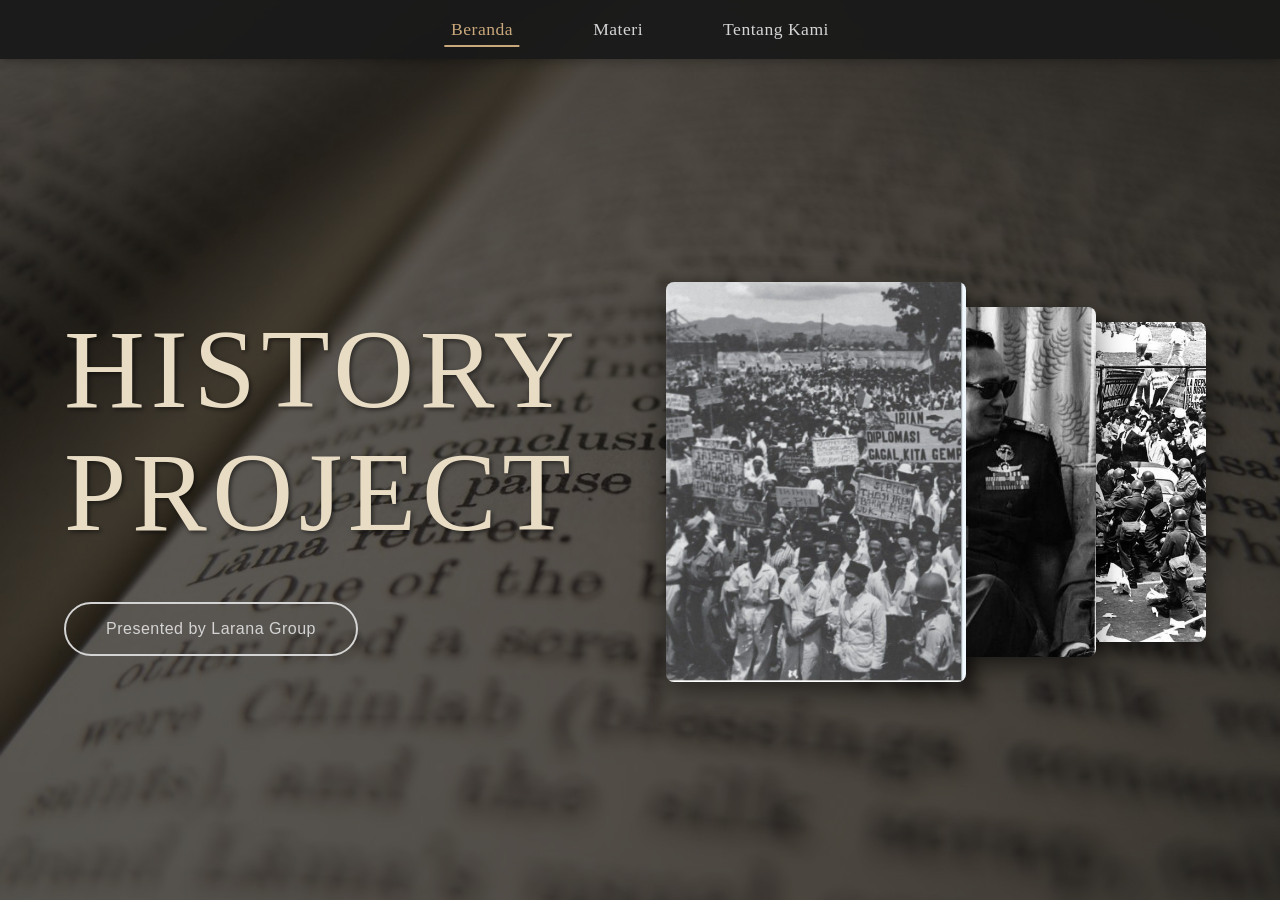
==== index.html @ b7ce3276 "first commit" ====
<!DOCTYPE html>
<html lang="id">
<head>
    <meta charset="UTF-8">
    <meta name="viewport" content="width=device-width, initial-scale=1.0">
    <title>History Project - Beranda</title>
    <link rel="stylesheet" href="css/base.css">
    <link rel="stylesheet" href="css/navbar.css">
    <link rel="stylesheet" href="css/home.css">
</head>
<body>
    <nav class="navbar">
        <div class="nav-container">
            <ul class="nav-menu">
                <li><a href="index.html" class="nav-link active">Beranda</a></li>
                <li><a href="materi.html" class="nav-link">Materi</a></li>
                <li><a href="tentang.html" class="nav-link">Tentang Kami</a></li>
            </ul>
        </div>
    </nav>

    <main class="hero-section">
        <div class="background-overlay"></div>
        
        <div class="content-left">
            <h1 class="title">HISTORY<br>PROJECT</h1>
            <button class="presented-btn">Presented by Larana Group</button>
        </div>

        <div class="image-gallery">
            <div class="image-card card-1">
                <img src="demo.png" alt="Historical Image 1">
            </div>
            <div class="image-card card-2">
                <img src="soeharto.png" alt="Historical Image 2">
            </div>
            <div class="image-card card-3">
                <img src="kerusuhan.png" alt="Historical Image 3">
            </div>
        </div>
    </main>

    <script src="script.js"></script>
</body>
</html>
---- css/base.css ----
/* Base Styles */
* {
    margin: 0;
    padding: 0;
    box-sizing: border-box;
}

body {
    font-family: 'Georgia', serif;
    background-color: #2a2a2a;
    background-image: url('../bg.png');
    background-size: cover;
    background-position: center;
    background-attachment: fixed;
    background-repeat: no-repeat;
    color: #f5f5f5;
    overflow-x: hidden;
    scroll-behavior: smooth;
}

/* Animations */
@keyframes fadeInUp {
    to {
        opacity: 1;
        transform: translateY(0);
    }
}
---- css/navbar.css ----
/* Navbar Styles */
.navbar {
    position: fixed;
    top: 0;
    width: 100%;
    background-color: rgba(26, 26, 26, 0.95);
    backdrop-filter: blur(10px);
    padding: 1.2rem 0;
    z-index: 1000;
    box-shadow: 0 2px 10px rgba(0, 0, 0, 0.3);
}

.nav-container {
    max-width: 1200px;
    margin: 0 auto;
    padding: 0 2rem;
}

.nav-menu {
    display: flex;
    justify-content: center;
    gap: 3rem;
    list-style: none;
}

.nav-link {
    color: #d4d4d4;
    text-decoration: none;
    font-size: 1.1rem;
    font-weight: 500;
    letter-spacing: 0.5px;
    padding: 0.5rem 1rem;
    transition: all 0.3s ease;
    position: relative;
}

.nav-link::after {
    content: '';
    position: absolute;
    bottom: 0;
    left: 50%;
    transform: translateX(-50%);
    width: 0;
    height: 2px;
    background-color: #c9a87c;
    transition: width 0.3s ease;
}

.nav-link:hover,
.nav-link.active {
    color: #c9a87c;
}

.nav-link:hover::after,
.nav-link.active::after {
    width: 80%;
}

/* Responsive Navbar */
@media (max-width: 1024px) {
    .nav-menu {
        gap: 2rem;
    }
}

@media (max-width: 768px) {
    .nav-menu {
        gap: 1.5rem;
    }

    .nav-link {
        font-size: 1rem;
    }
}
---- css/home.css ----
/* Hero Section */
.hero-section {
    min-height: 100vh;
    display: flex;
    align-items: center;
    justify-content: space-between;
    padding: 6rem 4rem 2rem;
    max-width: 1400px;
    margin: 0 auto;
    position: relative;
}

.background-overlay {
    position: fixed;
    top: 0;
    left: 0;
    width: 100%;
    height: 100%;
    background-color: rgba(26, 26, 26, 0.7);
    z-index: -1;
}

.content-left {
    flex: 1;
    z-index: 10;
}

.title {
    font-size: 7rem;
    font-weight: 300;
    letter-spacing: 0.05em;
    line-height: 1.1;
    color: #e8dcc4;
    margin-bottom: 3rem;
    text-shadow: 2px 2px 4px rgba(0, 0, 0, 0.5);
}

.presented-btn {
    background-color: transparent;
    color: #d4d4d4;
    border: 2px solid #d4d4d4;
    padding: 1rem 2.5rem;
    font-size: 1rem;
    border-radius: 50px;
    cursor: pointer;
    transition: all 0.3s ease;
    letter-spacing: 0.5px;
}

.presented-btn:hover {
    background-color: #c9a87c;
    border-color: #c9a87c;
    color: #1a1a1a;
    transform: translateY(-2px);
    box-shadow: 0 5px 15px rgba(0, 0, 0, 0.5);
}

/* Image Gallery with Interactive Cards */
.image-gallery {
    flex: 1;
    position: relative;
    height: 500px;
    display: flex;
    align-items: center;
    justify-content: center;
}

.image-card {
    position: absolute;
    transition: all 0.4s cubic-bezier(0.4, 0, 0.2, 1);
    cursor: pointer;
    border-radius: 8px;
    overflow: hidden;
    box-shadow: 0 10px 30px rgba(0, 0, 0, 0.5);
}

.image-card img {
    width: 100%;
    height: 100%;
    object-fit: cover;
    display: block;
}

/* Default Overlapping Positions */
.card-1 {
    width: 300px;
    height: 400px;
    right: 250px;
    z-index: 3;
}

.card-2 {
    width: 300px;
    height: 350px;
    right: 120px;
    z-index: 2;
}

.card-3 {
    width: 300px;
    height: 320px;
    right: 10px;
    z-index: 1;
}

/* Hover Effects - Cards Rise and Separate */
.image-card:hover {
    transform: translateY(-30px) scale(1.05);
    z-index: 10 !important;
    box-shadow: 0 20px 50px rgba(0, 0, 0, 0.7);
}

.image-gallery:hover .card-1:not(:hover) {
    transform: translateX(-20px);
}

.image-gallery:hover .card-2:not(:hover) {
    transform: translateX(0);
}

.image-gallery:hover .card-3:not(:hover) {
    transform: translateX(20px);
}

/* Responsive Design */
@media (max-width: 1024px) {
    .hero-section {
        flex-direction: column;
        text-align: center;
        padding: 6rem 2rem 2rem;
    }

    .title {
        font-size: 5rem;
    }

    .image-gallery {
        margin-top: 3rem;
    }
}

@media (max-width: 768px) {
    .title {
        font-size: 3.5rem;
    }

    .card-1 {
        width: 240px;
        height: 320px;
        right: 180px;
    }

    .card-2 {
        width: 240px;
        height: 280px;
        right: 90px;
    }

    .card-3 {
        width: 240px;
        height: 250px;
        right: 10px;
    }
}
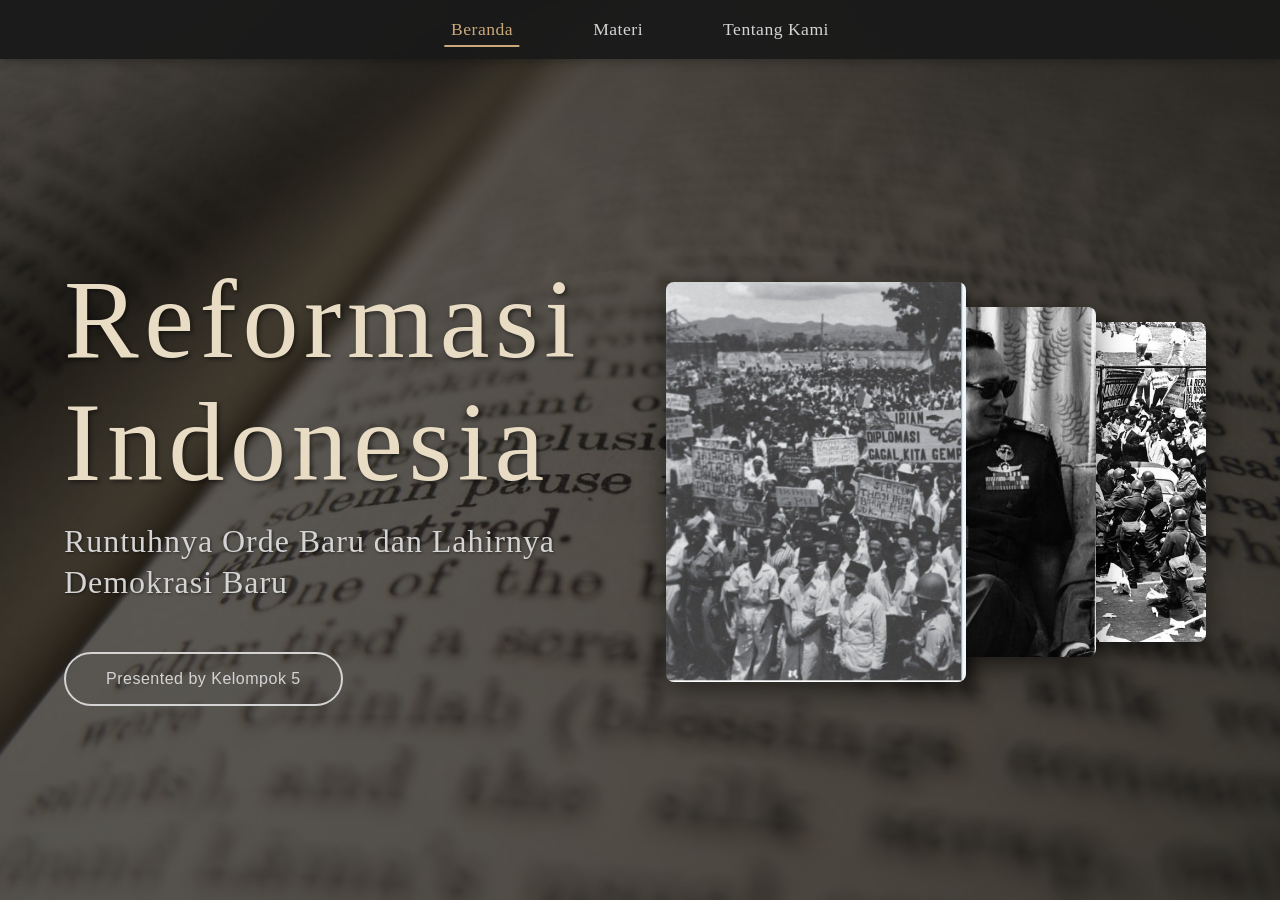
==== commit 3180eda3: "Update layout materi dengan overlay style dan perbaikan home page" ====
--- a/index.html
+++ b/index.html
@@ -23,8 +23,9 @@
         <div class="background-overlay"></div>
         
         <div class="content-left">
-            <h1 class="title">HISTORY<br>PROJECT</h1>
-            <button class="presented-btn">Presented by Larana Group</button>
+            <h1 class="title">Reformasi Indonesia</h1>
+            <h2 class="subtitle">Runtuhnya Orde Baru dan Lahirnya Demokrasi Baru</h2>
+            <button class="presented-btn">Presented by Kelompok 5</button>
         </div>
 
         <div class="image-gallery">
--- a/css/home.css
+++ b/css/home.css
@@ -31,8 +31,18 @@
     letter-spacing: 0.05em;
     line-height: 1.1;
     color: #e8dcc4;
+    margin-bottom: 1rem;
+    text-shadow: 2px 2px 4px rgba(0, 0, 0, 0.5);
+}
+
+.subtitle {
+    font-size: 2rem;
+    font-weight: 300;
+    letter-spacing: 0.03em;
+    line-height: 1.3;
+    color: #d4d4d4;
     margin-bottom: 3rem;
-    text-shadow: 2px 2px 4px rgba(0, 0, 0, 0.5);
+    text-shadow: 1px 1px 3px rgba(0, 0, 0, 0.5);
 }
 
 .presented-btn {
@@ -134,6 +144,10 @@
         font-size: 5rem;
     }
 
+    .subtitle {
+        font-size: 1.5rem;
+    }
+
     .image-gallery {
         margin-top: 3rem;
     }
@@ -142,6 +156,10 @@
 @media (max-width: 768px) {
     .title {
         font-size: 3.5rem;
+    }
+
+    .subtitle {
+        font-size: 1.2rem;
     }
 
     .card-1 {
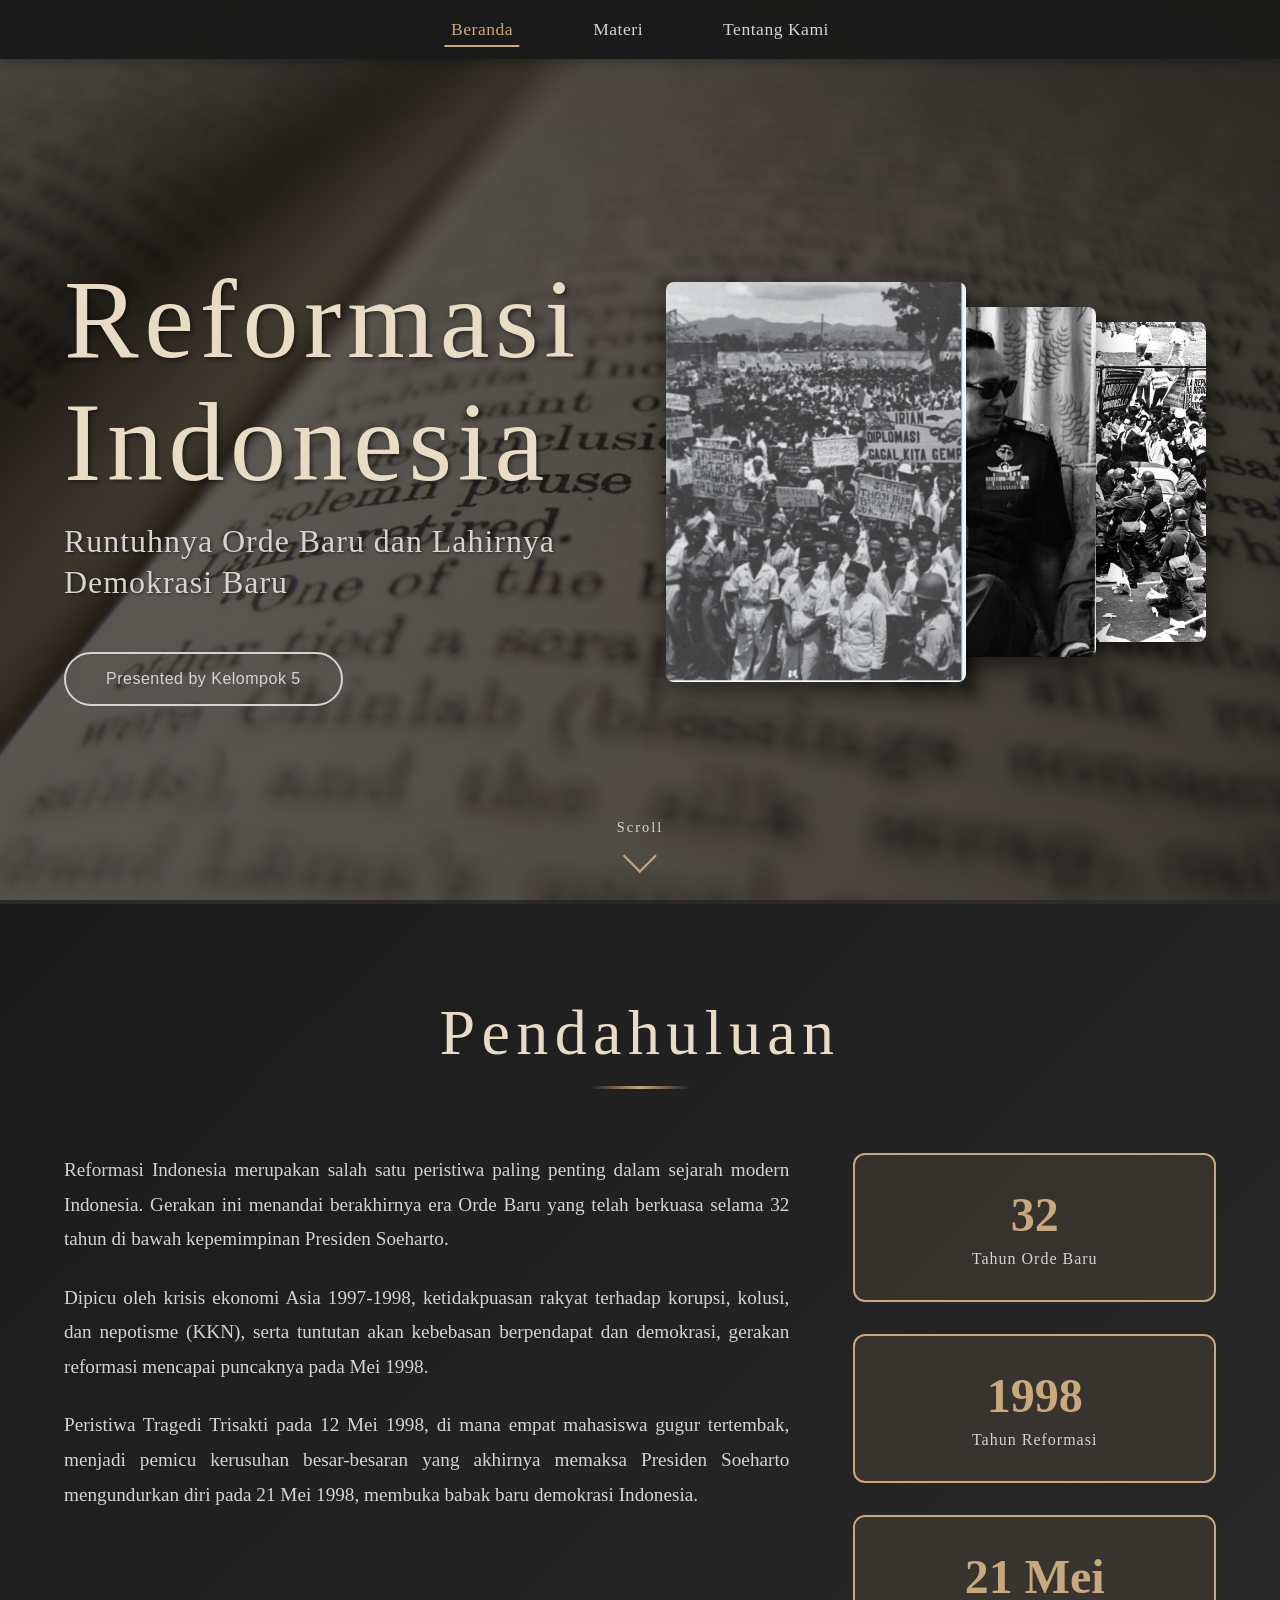
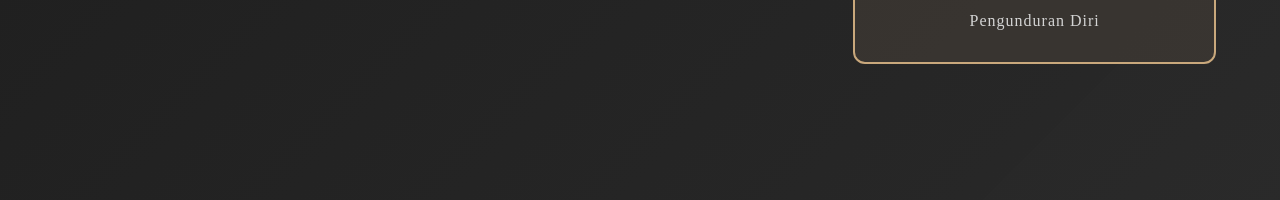
==== commit b0aa344c: "update 2" ====
--- a/index.html
+++ b/index.html
@@ -39,7 +39,58 @@
                 <img src="kerusuhan.png" alt="Historical Image 3">
             </div>
         </div>
+
+        <!-- Scroll Indicator -->
+        <div class="scroll-indicator">
+            <span>Scroll</span>
+            <div class="scroll-arrow"></div>
+        </div>
     </main>
+
+    <!-- Section Pendahuluan -->
+    <section class="intro-section" id="pendahuluan">
+        <div class="intro-container">
+            <div class="intro-header">
+                <h2 class="intro-title">Pendahuluan</h2>
+                <div class="title-underline"></div>
+            </div>
+            
+            <div class="intro-content">
+                <div class="intro-text">
+                    <p class="intro-paragraph">
+                        Reformasi Indonesia merupakan salah satu peristiwa paling penting dalam sejarah modern Indonesia. 
+                        Gerakan ini menandai berakhirnya era Orde Baru yang telah berkuasa selama 32 tahun di bawah 
+                        kepemimpinan Presiden Soeharto.
+                    </p>
+                    <p class="intro-paragraph">
+                        Dipicu oleh krisis ekonomi Asia 1997-1998, ketidakpuasan rakyat terhadap korupsi, kolusi, dan 
+                        nepotisme (KKN), serta tuntutan akan kebebasan berpendapat dan demokrasi, gerakan reformasi 
+                        mencapai puncaknya pada Mei 1998.
+                    </p>
+                    <p class="intro-paragraph">
+                        Peristiwa Tragedi Trisakti pada 12 Mei 1998, di mana empat mahasiswa gugur tertembak, menjadi 
+                        pemicu kerusuhan besar-besaran yang akhirnya memaksa Presiden Soeharto mengundurkan diri pada 
+                        21 Mei 1998, membuka babak baru demokrasi Indonesia.
+                    </p>
+                </div>
+                
+                <div class="intro-stats">
+                    <div class="stat-card">
+                        <h3 class="stat-number">32</h3>
+                        <p class="stat-label">Tahun Orde Baru</p>
+                    </div>
+                    <div class="stat-card">
+                        <h3 class="stat-number">1998</h3>
+                        <p class="stat-label">Tahun Reformasi</p>
+                    </div>
+                    <div class="stat-card">
+                        <h3 class="stat-number">21 Mei</h3>
+                        <p class="stat-label">Pengunduran Diri</p>
+                    </div>
+                </div>
+            </div>
+        </div>
+    </section>
 
     <script src="script.js"></script>
 </body>
--- a/css/base.css
+++ b/css/base.css
@@ -3,6 +3,10 @@
     margin: 0;
     padding: 0;
     box-sizing: border-box;
+}
+
+html {
+    scroll-behavior: smooth;
 }
 
 body {
@@ -15,7 +19,6 @@
     background-repeat: no-repeat;
     color: #f5f5f5;
     overflow-x: hidden;
-    scroll-behavior: smooth;
 }
 
 /* Animations */
--- a/css/home.css
+++ b/css/home.css
@@ -77,11 +77,12 @@
 
 .image-card {
     position: absolute;
-    transition: all 0.4s cubic-bezier(0.4, 0, 0.2, 1);
+    transition: all 0.5s cubic-bezier(0.34, 1.56, 0.64, 1);
     cursor: pointer;
     border-radius: 8px;
     overflow: hidden;
     box-shadow: 0 10px 30px rgba(0, 0, 0, 0.5);
+    will-change: transform;
 }
 
 .image-card img {
@@ -89,6 +90,7 @@
     height: 100%;
     object-fit: cover;
     display: block;
+    transition: transform 0.3s ease;
 }
 
 /* Default Overlapping Positions */
@@ -115,21 +117,228 @@
 
 /* Hover Effects - Cards Rise and Separate */
 .image-card:hover {
-    transform: translateY(-30px) scale(1.05);
+    transform: translateY(-20px) scale(1.03);
     z-index: 10 !important;
-    box-shadow: 0 20px 50px rgba(0, 0, 0, 0.7);
-}
-
+    box-shadow: 0 25px 60px rgba(0, 0, 0, 0.8);
+}
+
+.image-card:hover img {
+    transform: scale(1.05);
+}
+
+/* Smooth separation when hovering gallery */
 .image-gallery:hover .card-1:not(:hover) {
-    transform: translateX(-20px);
+    transform: translateX(-15px) translateY(5px);
+    z-index: 2;
 }
 
 .image-gallery:hover .card-2:not(:hover) {
+    transform: translateX(0) translateY(0);
+    z-index: 1;
+}
+
+.image-gallery:hover .card-3:not(:hover) {
+    transform: translateX(15px) translateY(5px);
+    z-index: 0;
+}
+
+/* Scroll Indicator */
+.scroll-indicator {
+    position: absolute;
+    bottom: 2rem;
+    left: 50%;
+    transform: translateX(-50%);
+    display: flex;
+    flex-direction: column;
+    align-items: center;
+    gap: 0.5rem;
+    color: #d4d4d4;
+    font-size: 0.9rem;
+    letter-spacing: 2px;
+    animation: fadeInBounce 2s ease-in-out infinite;
+    cursor: pointer;
+    z-index: 10;
+}
+
+.scroll-arrow {
+    width: 24px;
+    height: 24px;
+    border-left: 2px solid #c9a87c;
+    border-bottom: 2px solid #c9a87c;
+    transform: rotate(-45deg);
+    animation: arrowBounce 2s ease-in-out infinite;
+}
+
+@keyframes fadeInBounce {
+    0%, 100% {
+        opacity: 0.5;
+        transform: translateX(-50%) translateY(0);
+    }
+    50% {
+        opacity: 1;
+        transform: translateX(-50%) translateY(10px);
+    }
+}
+
+@keyframes arrowBounce {
+    0%, 100% {
+        transform: rotate(-45deg) translateY(0);
+    }
+    50% {
+        transform: rotate(-45deg) translateY(5px);
+    }
+}
+
+/* Introduction Section */
+.intro-section {
+    min-height: 100vh;
+    padding: 6rem 4rem;
+    position: relative;
+    background-image: url('../rapat.png');
+    background-size: cover;
+    background-position: center;
+    background-attachment: fixed;
+    background-repeat: no-repeat;
+}
+
+.intro-section::before {
+    content: '';
+    position: absolute;
+    top: 0;
+    left: 0;
+    width: 100%;
+    height: 100%;
+    background: linear-gradient(135deg, rgba(26, 26, 26, 0.92) 0%, rgba(42, 42, 42, 0.88) 100%);
+    z-index: 1;
+}
+
+.intro-container {
+    max-width: 1200px;
+    margin: 0 auto;
+    opacity: 0;
+    transform: translateY(50px);
+    transition: all 1s ease-out;
+    position: relative;
+    z-index: 2;
+}
+
+.intro-container.visible {
+    opacity: 1;
+    transform: translateY(0);
+}
+
+.intro-header {
+    text-align: center;
+    margin-bottom: 4rem;
+}
+
+.intro-title {
+    font-size: 4rem;
+    font-weight: 300;
+    color: #e8dcc4;
+    letter-spacing: 0.1em;
+    margin-bottom: 1rem;
+}
+
+.title-underline {
+    width: 100px;
+    height: 3px;
+    background: linear-gradient(90deg, transparent, #c9a87c, transparent);
+    margin: 0 auto;
+}
+
+.intro-content {
+    display: grid;
+    grid-template-columns: 2fr 1fr;
+    gap: 4rem;
+    align-items: start;
+}
+
+.intro-text {
+    display: flex;
+    flex-direction: column;
+    gap: 1.5rem;
+}
+
+.intro-paragraph {
+    font-size: 1.2rem;
+    line-height: 1.8;
+    color: #d4d4d4;
+    text-align: justify;
+    opacity: 0;
+    transform: translateX(-30px);
+    transition: all 0.8s ease-out;
+}
+
+.intro-container.visible .intro-paragraph:nth-child(1) {
+    opacity: 1;
     transform: translateX(0);
-}
-
-.image-gallery:hover .card-3:not(:hover) {
-    transform: translateX(20px);
+    transition-delay: 0.2s;
+}
+
+.intro-container.visible .intro-paragraph:nth-child(2) {
+    opacity: 1;
+    transform: translateX(0);
+    transition-delay: 0.4s;
+}
+
+.intro-container.visible .intro-paragraph:nth-child(3) {
+    opacity: 1;
+    transform: translateX(0);
+    transition-delay: 0.6s;
+}
+
+.intro-stats {
+    display: flex;
+    flex-direction: column;
+    gap: 2rem;
+}
+
+.stat-card {
+    background: rgba(201, 168, 124, 0.1);
+    border: 2px solid #c9a87c;
+    border-radius: 12px;
+    padding: 2rem;
+    text-align: center;
+    transition: all 0.3s ease;
+    opacity: 0;
+    transform: translateY(30px);
+}
+
+.intro-container.visible .stat-card:nth-child(1) {
+    opacity: 1;
+    transform: translateY(0);
+    transition-delay: 0.3s;
+}
+
+.intro-container.visible .stat-card:nth-child(2) {
+    opacity: 1;
+    transform: translateY(0);
+    transition-delay: 0.5s;
+}
+
+.intro-container.visible .stat-card:nth-child(3) {
+    opacity: 1;
+    transform: translateY(0);
+    transition-delay: 0.7s;
+}
+
+.stat-card:hover {
+    background: rgba(201, 168, 124, 0.2);
+    transform: translateY(-5px);
+}
+
+.stat-number {
+    font-size: 3rem;
+    font-weight: 700;
+    color: #c9a87c;
+    margin-bottom: 0.5rem;
+}
+
+.stat-label {
+    font-size: 1rem;
+    color: #d4d4d4;
+    letter-spacing: 1px;
 }
 
 /* Responsive Design */
@@ -151,6 +360,20 @@
     .image-gallery {
         margin-top: 3rem;
     }
+
+    .intro-content {
+        grid-template-columns: 1fr;
+        gap: 3rem;
+    }
+
+    .intro-stats {
+        flex-direction: row;
+        justify-content: space-around;
+    }
+
+    .stat-card {
+        flex: 1;
+    }
 }
 
 @media (max-width: 768px) {
@@ -179,4 +402,24 @@
         height: 250px;
         right: 10px;
     }
-}
+
+    .intro-section {
+        padding: 4rem 2rem;
+    }
+
+    .intro-title {
+        font-size: 2.5rem;
+    }
+
+    .intro-paragraph {
+        font-size: 1rem;
+    }
+
+    .intro-stats {
+        flex-direction: column;
+    }
+
+    .stat-number {
+        font-size: 2.5rem;
+    }
+}
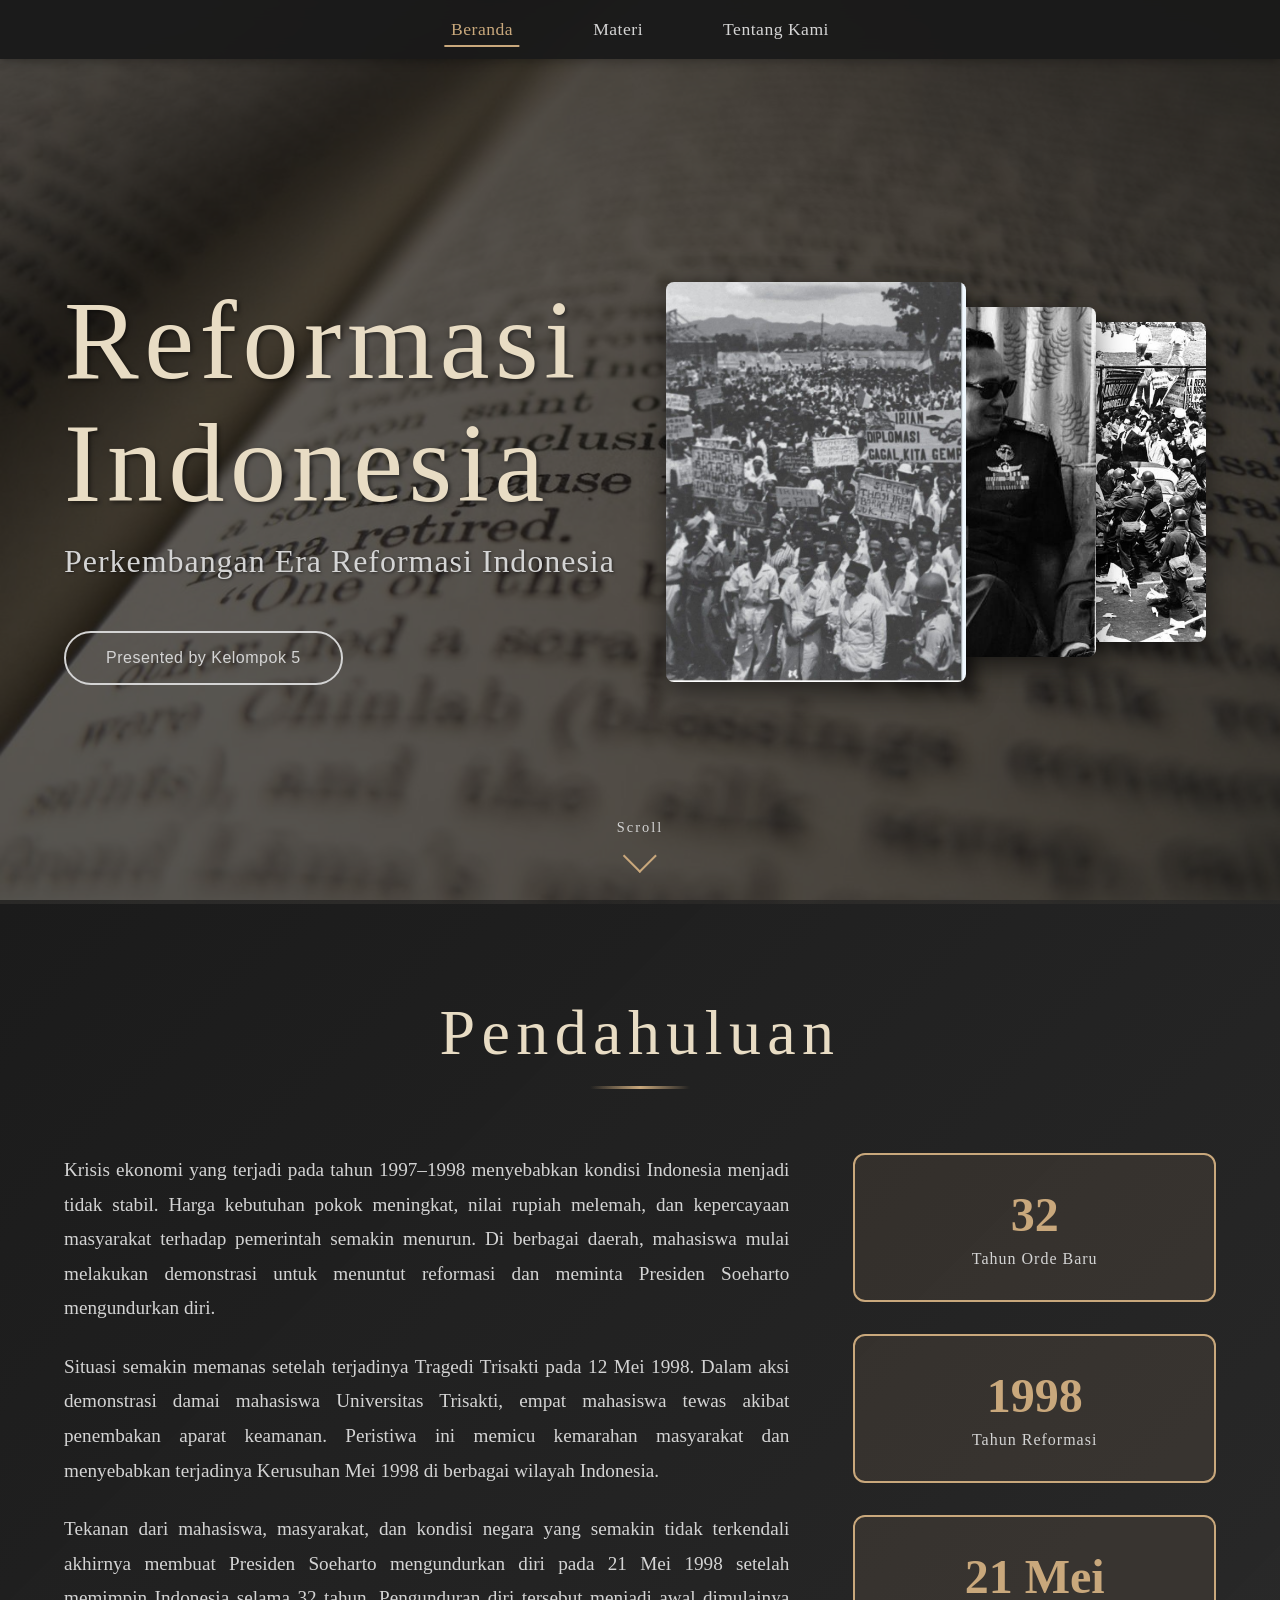
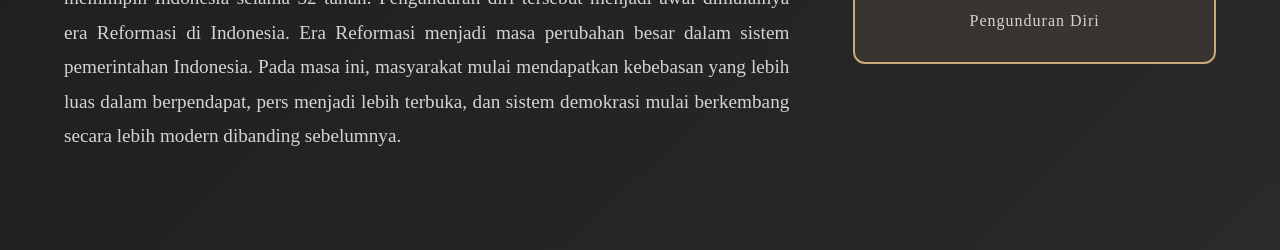
==== commit 97b1f2b4: "auauau" ====
--- a/index.html
+++ b/index.html
@@ -24,7 +24,7 @@
         
         <div class="content-left">
             <h1 class="title">Reformasi Indonesia</h1>
-            <h2 class="subtitle">Runtuhnya Orde Baru dan Lahirnya Demokrasi Baru</h2>
+            <h2 class="subtitle">Perkembangan Era Reformasi Indonesia</h2>
             <button class="presented-btn">Presented by Kelompok 5</button>
         </div>
 
@@ -58,20 +58,22 @@
             <div class="intro-content">
                 <div class="intro-text">
                     <p class="intro-paragraph">
-                        Reformasi Indonesia merupakan salah satu peristiwa paling penting dalam sejarah modern Indonesia. 
-                        Gerakan ini menandai berakhirnya era Orde Baru yang telah berkuasa selama 32 tahun di bawah 
-                        kepemimpinan Presiden Soeharto.
+                       Krisis ekonomi yang terjadi pada tahun 1997–1998 menyebabkan kondisi Indonesia menjadi tidak stabil.
+                       Harga kebutuhan pokok meningkat, nilai rupiah melemah, dan kepercayaan masyarakat terhadap pemerintah semakin menurun. 
+                       Di berbagai daerah, mahasiswa mulai melakukan demonstrasi untuk menuntut reformasi dan meminta Presiden Soeharto mengundurkan diri.
                     </p>
                     <p class="intro-paragraph">
-                        Dipicu oleh krisis ekonomi Asia 1997-1998, ketidakpuasan rakyat terhadap korupsi, kolusi, dan 
-                        nepotisme (KKN), serta tuntutan akan kebebasan berpendapat dan demokrasi, gerakan reformasi 
-                        mencapai puncaknya pada Mei 1998.
+                        Situasi semakin memanas setelah terjadinya Tragedi Trisakti pada 12 Mei 1998. 
+                        Dalam aksi demonstrasi damai mahasiswa Universitas Trisakti, empat mahasiswa tewas akibat penembakan aparat keamanan. 
+                        Peristiwa ini memicu kemarahan masyarakat dan menyebabkan terjadinya Kerusuhan Mei 1998 di berbagai wilayah Indonesia.
                     </p>
                     <p class="intro-paragraph">
-                        Peristiwa Tragedi Trisakti pada 12 Mei 1998, di mana empat mahasiswa gugur tertembak, menjadi 
-                        pemicu kerusuhan besar-besaran yang akhirnya memaksa Presiden Soeharto mengundurkan diri pada 
-                        21 Mei 1998, membuka babak baru demokrasi Indonesia.
+                        Tekanan dari mahasiswa, masyarakat, dan kondisi negara yang semakin tidak terkendali akhirnya membuat Presiden Soeharto mengundurkan diri pada 21 Mei 1998 setelah memimpin Indonesia selama 32 tahun. 
+                        Pengunduran diri tersebut menjadi awal dimulainya era Reformasi di Indonesia.
+                        Era Reformasi menjadi masa perubahan besar dalam sistem pemerintahan Indonesia. 
+                        Pada masa ini, masyarakat mulai mendapatkan kebebasan yang lebih luas dalam berpendapat, pers menjadi lebih terbuka, dan sistem demokrasi mulai berkembang secara lebih modern dibanding sebelumnya.
                     </p>
+                     
                 </div>
                 
                 <div class="intro-stats">
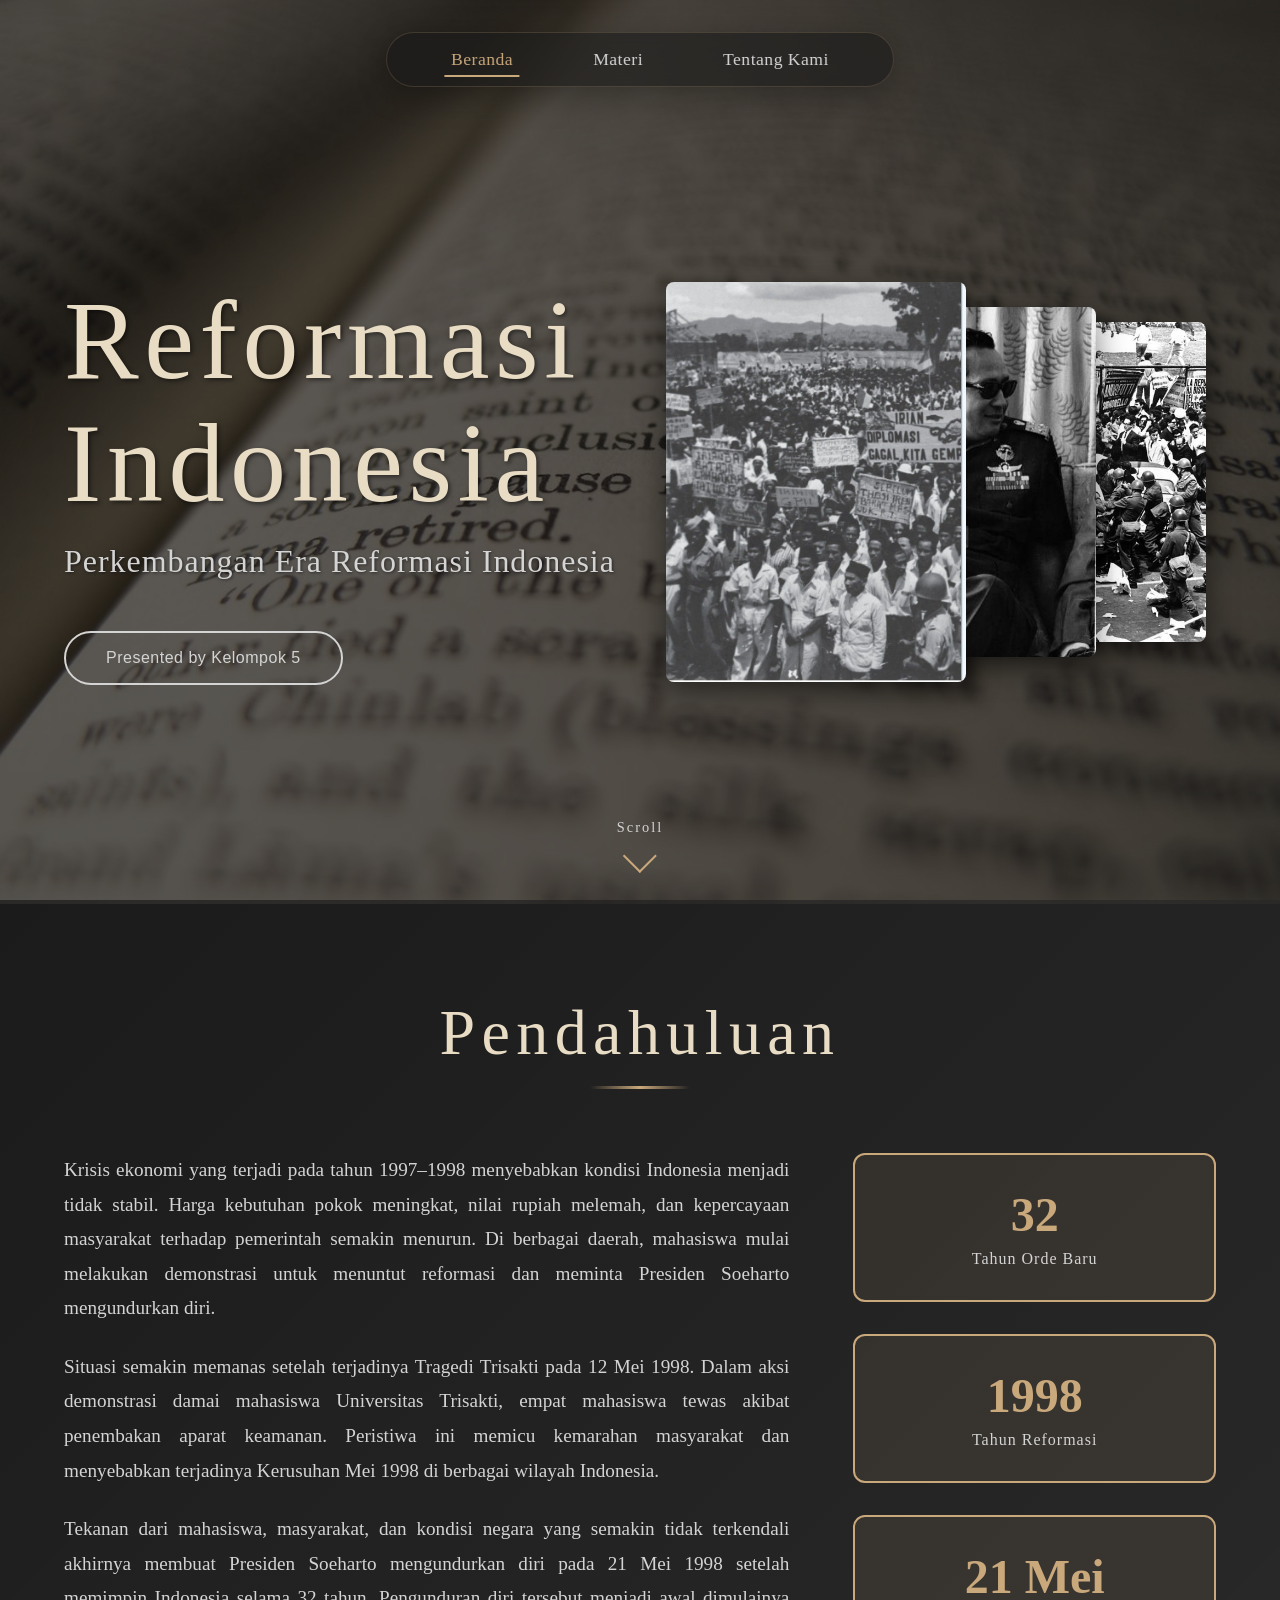
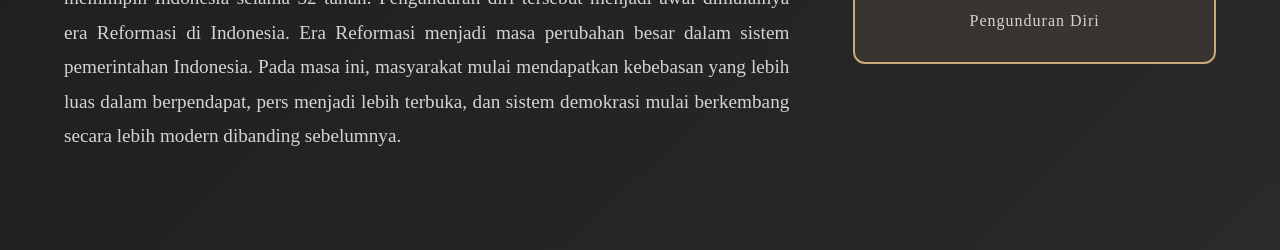
==== commit 7a418710: "update 3" ====
--- a/index.html
+++ b/index.html
@@ -30,13 +30,13 @@
 
         <div class="image-gallery">
             <div class="image-card card-1">
-                <img src="demo.png" alt="Historical Image 1">
+                <img src="images/demo.png" alt="Historical Image 1">
             </div>
             <div class="image-card card-2">
-                <img src="soeharto.png" alt="Historical Image 2">
+                <img src="images/soeharto.png" alt="Historical Image 2">
             </div>
             <div class="image-card card-3">
-                <img src="kerusuhan.png" alt="Historical Image 3">
+                <img src="images/kerusuhan.png" alt="Historical Image 3">
             </div>
         </div>
 
@@ -94,6 +94,7 @@
         </div>
     </section>
 
-    <script src="script.js"></script>
+    <script src="js/common.js"></script>
+    <script src="js/home.js"></script>
 </body>
 </html>
--- a/css/base.css
+++ b/css/base.css
@@ -12,7 +12,7 @@
 body {
     font-family: 'Georgia', serif;
     background-color: #2a2a2a;
-    background-image: url('../bg.png');
+    background-image: url('../images/bg.png');
     background-size: cover;
     background-position: center;
     background-attachment: fixed;
--- a/css/navbar.css
+++ b/css/navbar.css
@@ -1,19 +1,30 @@
 /* Navbar Styles */
 .navbar {
     position: fixed;
-    top: 0;
-    width: 100%;
-    background-color: rgba(26, 26, 26, 0.95);
-    backdrop-filter: blur(10px);
-    padding: 1.2rem 0;
+    top: 2rem;
+    left: 50%;
+    transform: translateX(-50%);
+    width: auto;
+    background-color: rgba(26, 26, 26, 0.6);
+    backdrop-filter: blur(20px);
+    padding: 1rem 3rem;
     z-index: 1000;
-    box-shadow: 0 2px 10px rgba(0, 0, 0, 0.3);
+    border-radius: 50px;
+    box-shadow: 0 8px 32px rgba(0, 0, 0, 0.3);
+    border: 1px solid rgba(201, 168, 124, 0.2);
+    transition: all 0.3s ease;
+}
+
+.navbar:hover {
+    background-color: rgba(26, 26, 26, 0.75);
+    box-shadow: 0 12px 40px rgba(0, 0, 0, 0.4);
+    border-color: rgba(201, 168, 124, 0.3);
 }
 
 .nav-container {
-    max-width: 1200px;
-    margin: 0 auto;
-    padding: 0 2rem;
+    max-width: none;
+    margin: 0;
+    padding: 0;
 }
 
 .nav-menu {
@@ -58,17 +69,45 @@
 
 /* Responsive Navbar */
 @media (max-width: 1024px) {
+    .navbar {
+        top: 1.5rem;
+        padding: 0.9rem 2.5rem;
+    }
+
     .nav-menu {
         gap: 2rem;
     }
 }
 
 @media (max-width: 768px) {
+    .navbar {
+        top: 1rem;
+        padding: 0.8rem 2rem;
+        width: 90%;
+    }
+
     .nav-menu {
         gap: 1.5rem;
     }
 
     .nav-link {
         font-size: 1rem;
+        padding: 0.4rem 0.8rem;
     }
 }
+
+@media (max-width: 480px) {
+    .navbar {
+        padding: 0.7rem 1.5rem;
+        width: 95%;
+    }
+
+    .nav-menu {
+        gap: 1rem;
+    }
+
+    .nav-link {
+        font-size: 0.9rem;
+        padding: 0.3rem 0.6rem;
+    }
+}
--- a/css/home.css
+++ b/css/home.css
@@ -194,7 +194,7 @@
     min-height: 100vh;
     padding: 6rem 4rem;
     position: relative;
-    background-image: url('../rapat.png');
+    background-image: url('../images/rapat.png');
     background-size: cover;
     background-position: center;
     background-attachment: fixed;
